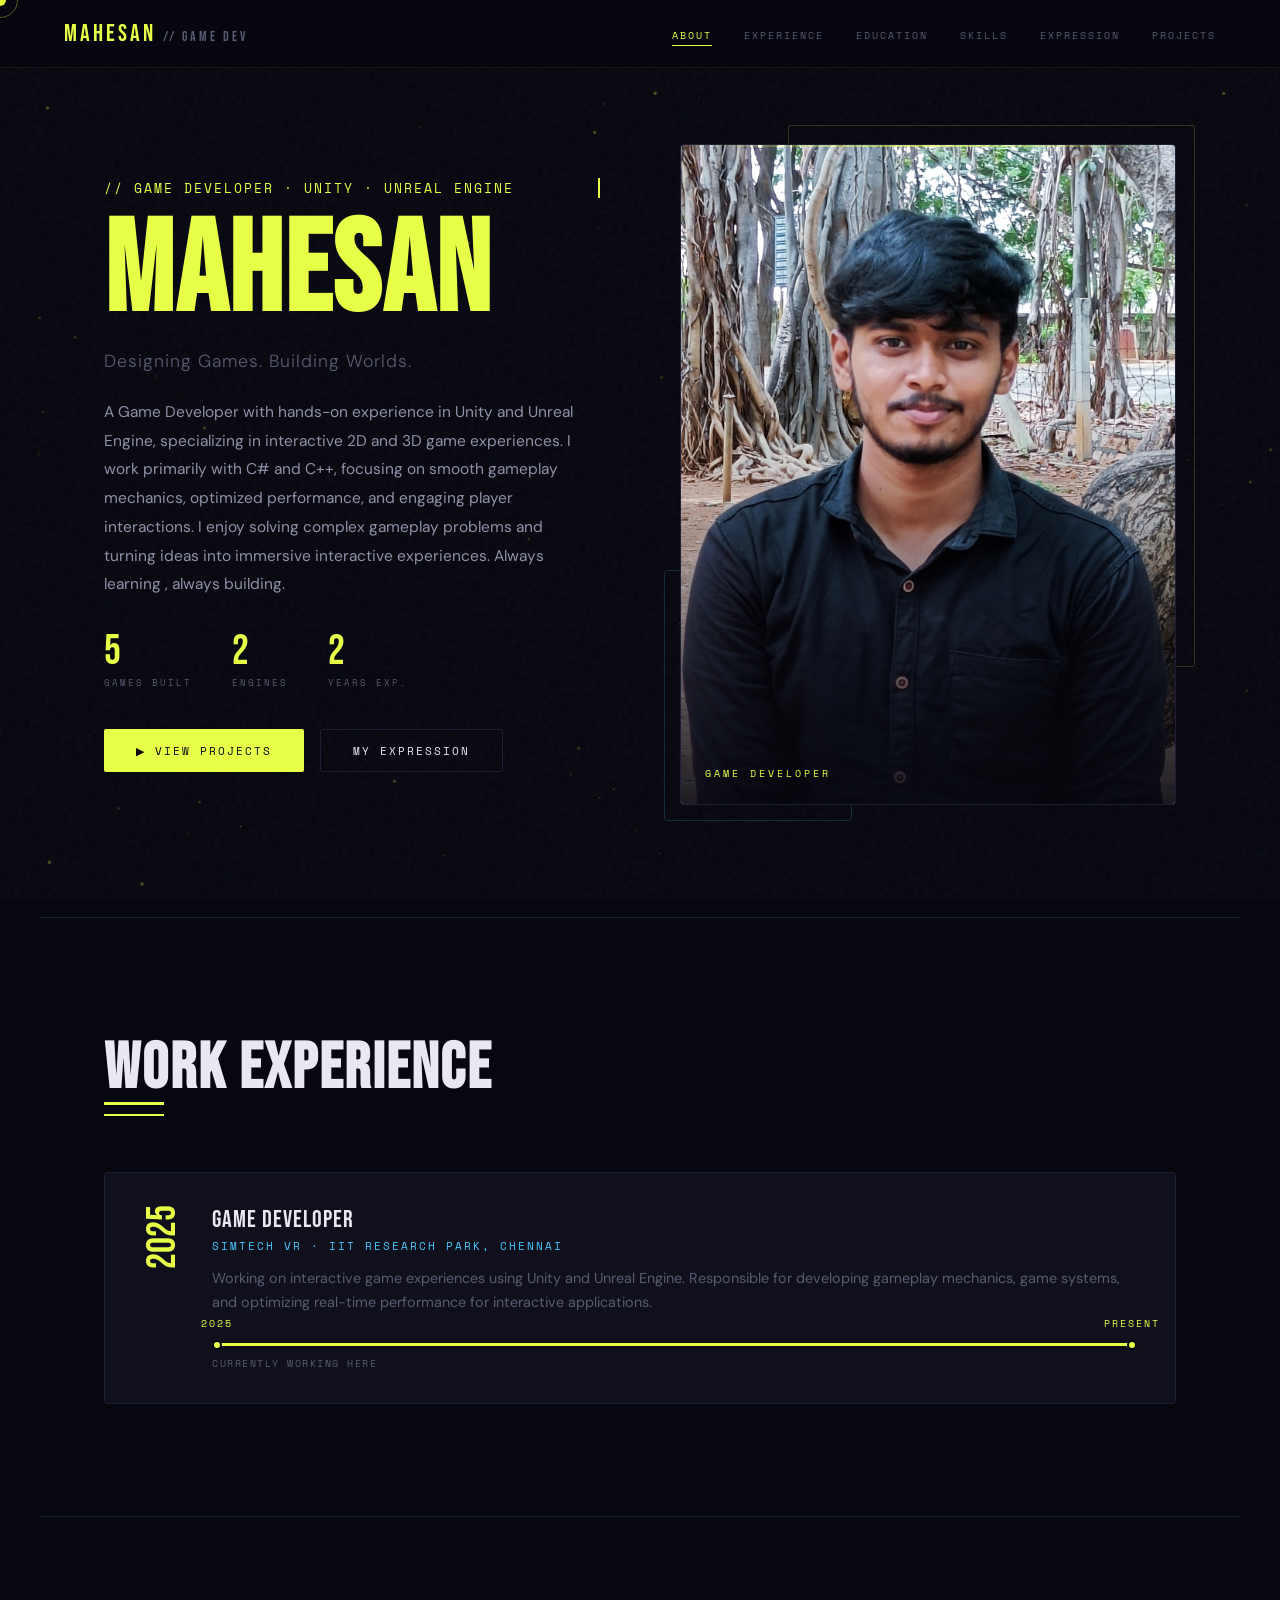
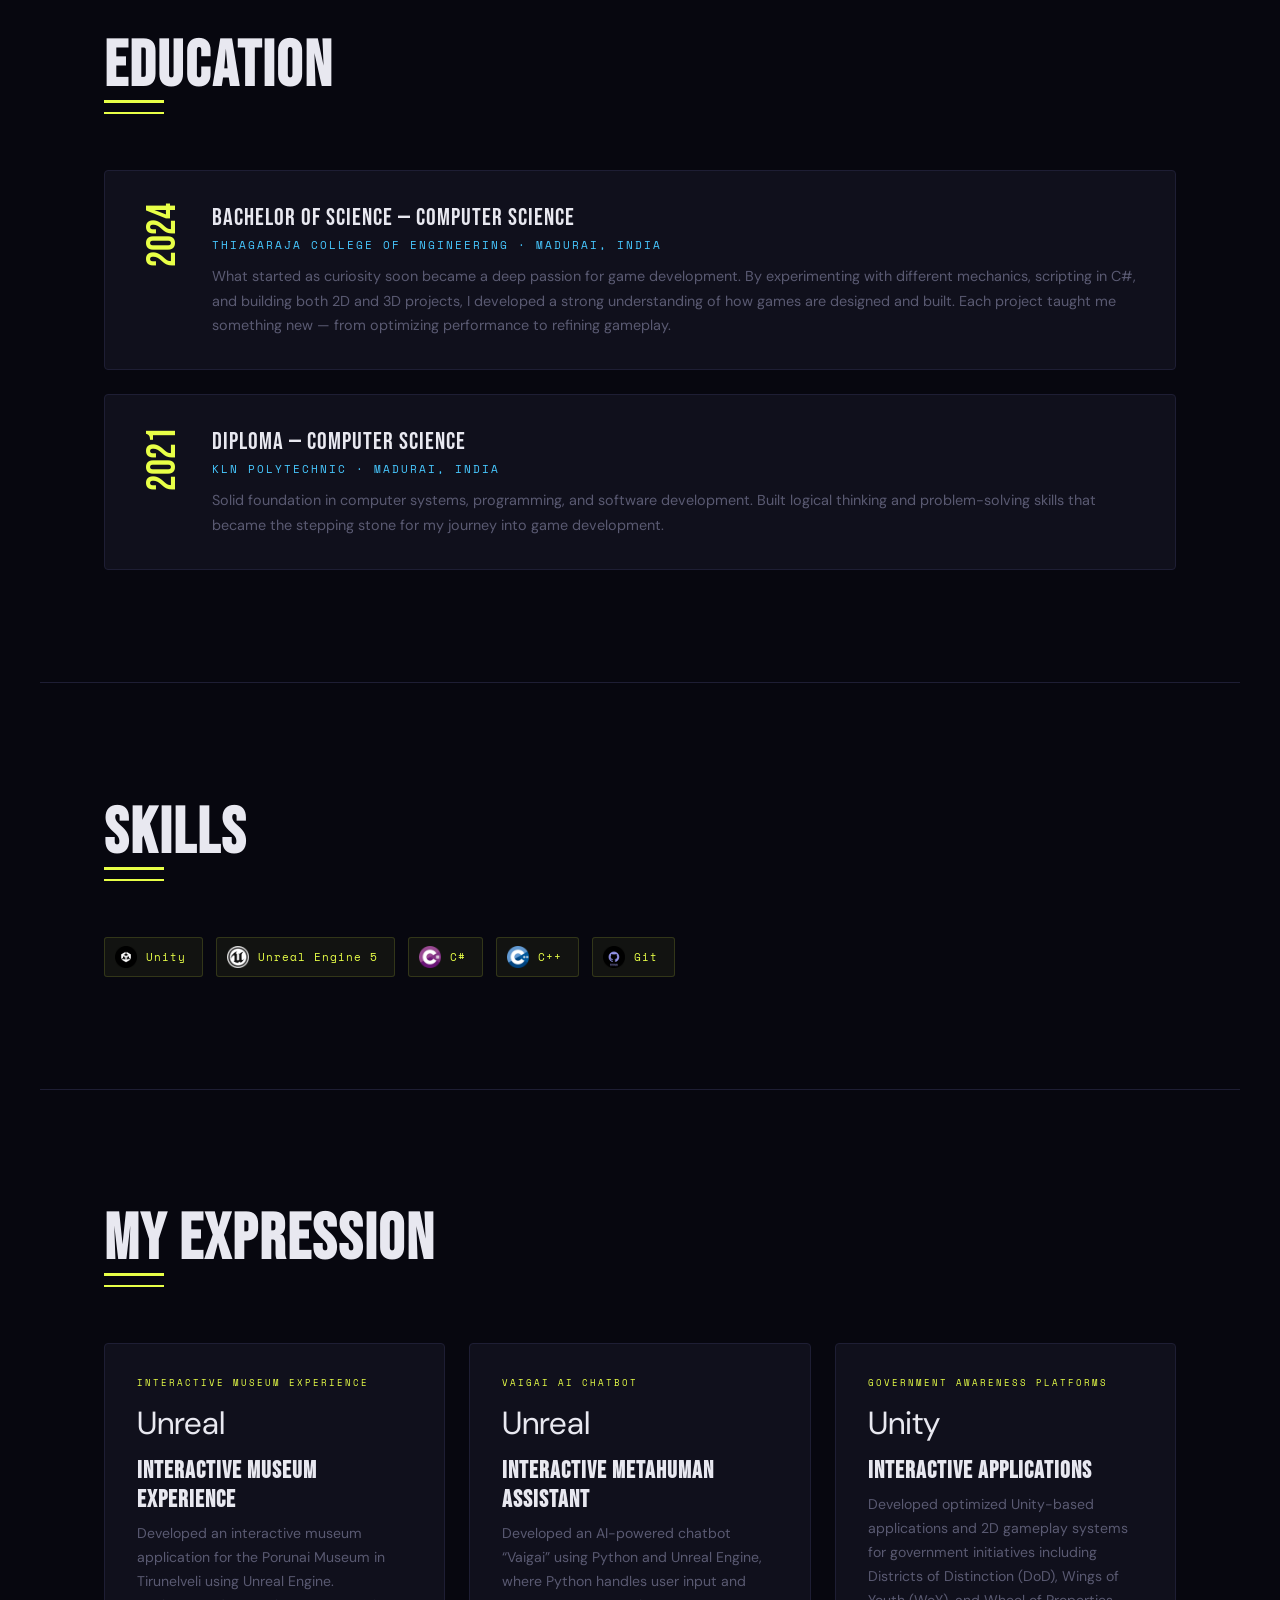
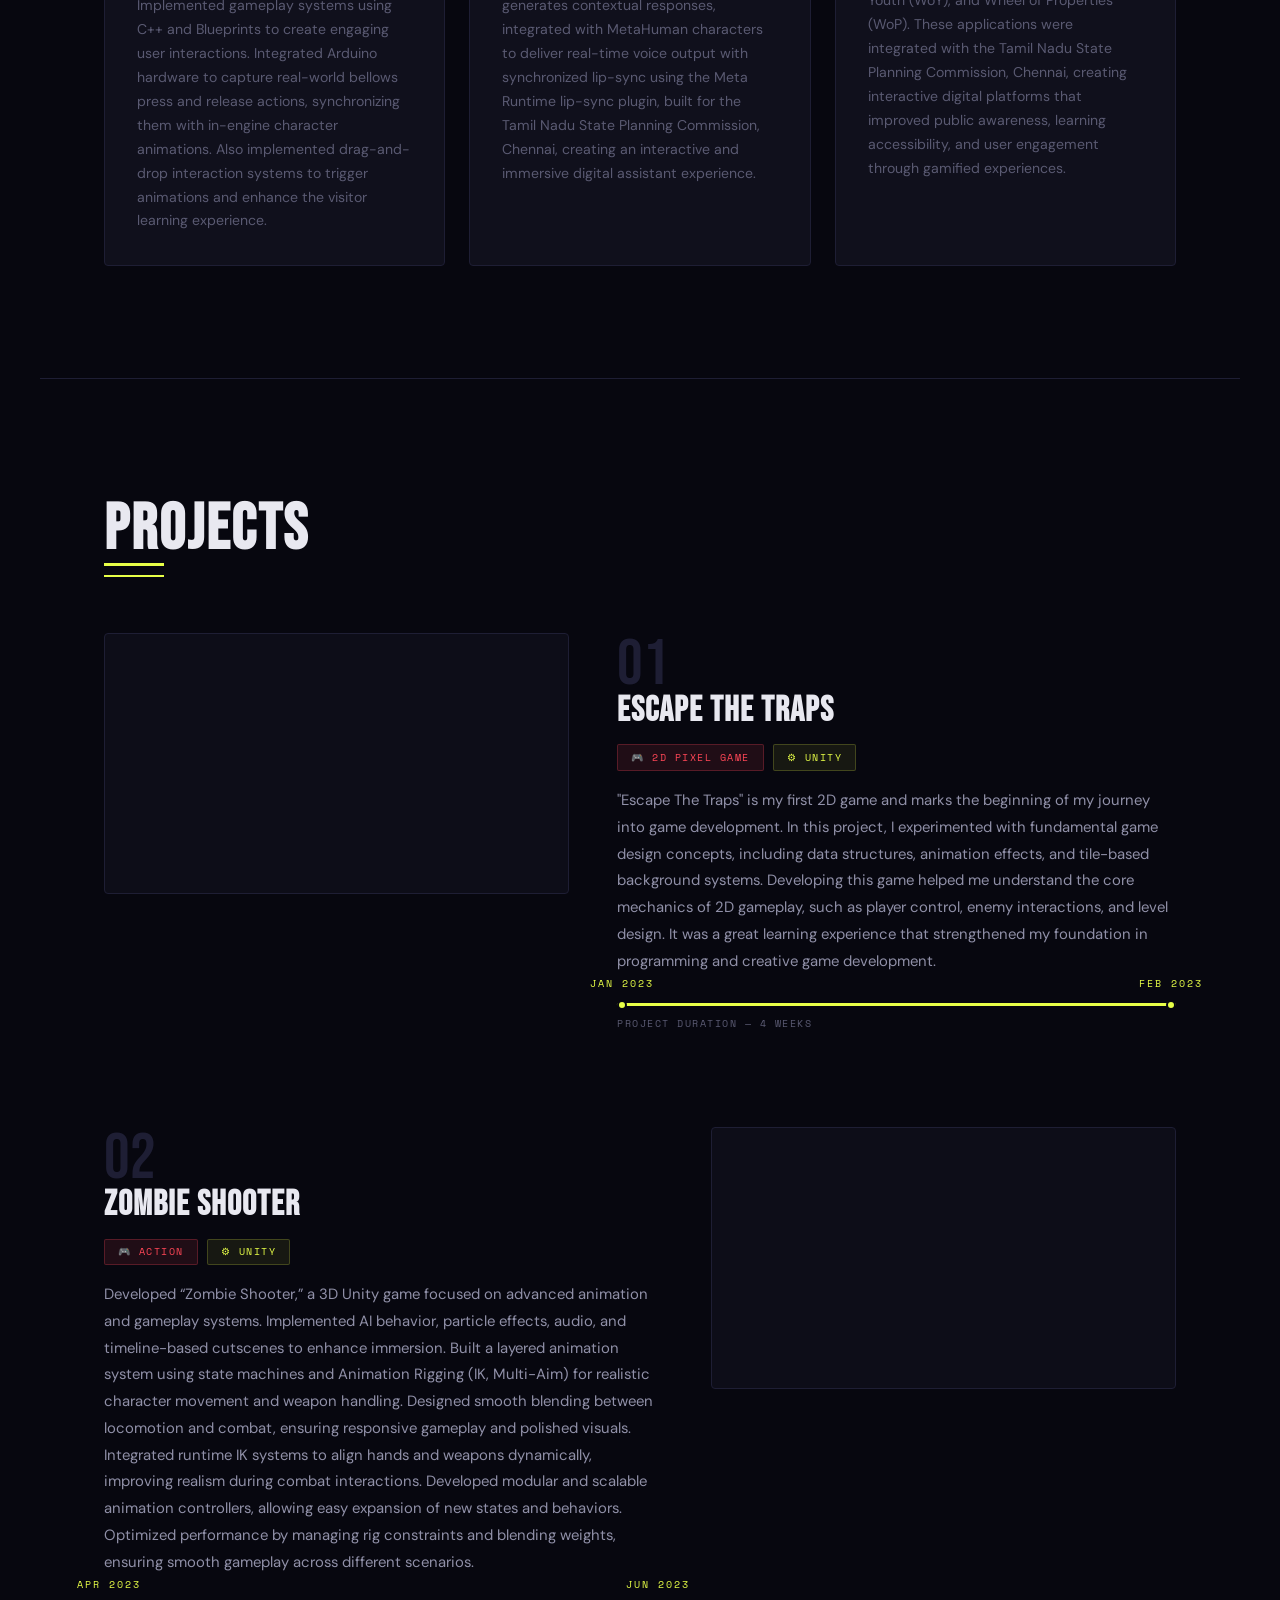
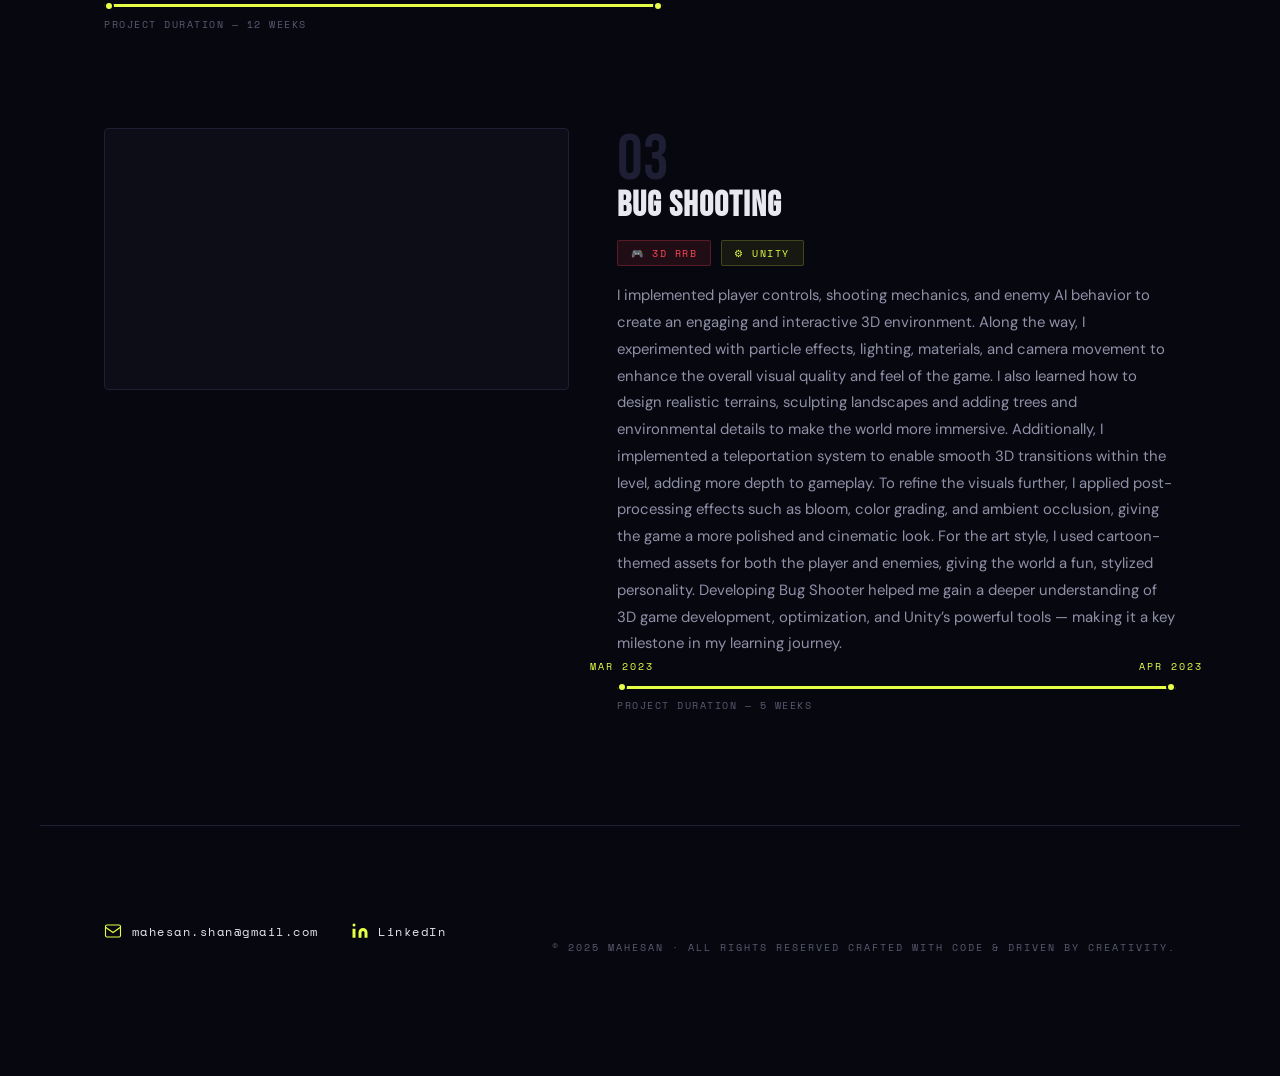
==== portfolio.html @ 4d304b73 "Initial commit" ====
<!doctype html>
<html lang="en">
  <head>
    <meta charset="UTF-8" />
    <meta name="viewport" content="width=device-width, initial-scale=1.0" />
    <title>Mahesan — Game Developer</title>
    <link
      href="https://fonts.googleapis.com/css2?family=Bebas+Neue&family=Space+Mono:wght@400;700&family=DM+Sans:wght@300;400;500&display=swap"
      rel="stylesheet"
    />
    <link rel="stylesheet" href="Portfolio.css" />
  </head>
  <body>
    <div id="cursor"></div>
    <div id="cursor-ring"></div>
    <canvas id="bg-canvas"></canvas>

    <!-- NAV -->
    <nav>
      <div class="nav-logo">
        MAHESAN
        <span style="color: var(--muted); font-size: 0.9rem">// GAME DEV</span>
      </div>
      <ul class="nav-links">
        <li><a href="#hero">About</a></li>
        <li><a href="#experience">Experience</a></li>
        <li><a href="#education">Education</a></li>
        <li><a href="#skills">Skills</a></li>
        <li><a href="#expression">Expression</a></li>
        <li><a href="#projects">Projects</a></li>
      </ul>
    </nav>

    <div class="wrapper">
      <!-- ===== HERO ===== -->
      <section id="hero">
        <div class="hero-text">
          <div class="typewriter">
            // Game Developer · Unity · Unreal Engine
          </div>
          <h1 class="hero-name"><span>Mahesan</span></h1>
          <p class="hero-title">Designing Games. Building Worlds.</p>
          <p class="hero-bio">
          A Game Developer with hands-on experience in Unity and Unreal Engine, 
          specializing in interactive 2D and 3D game experiences. 
          I work primarily with C# and C++, focusing on smooth gameplay mechanics, 
          optimized performance, and engaging player interactions. I enjoy solving complex gameplay
           problems and turning ideas into immersive interactive experiences. Always learning
           , always building.
          </p>
          <div class="hero-stats">
            <div class="stat">
              <div class="stat-num" data-count="5">2</div>
              <div class="stat-label">Games Built</div>
            </div>
            <div class="stat">
              <div class="stat-num" data-count="2">0</div>
              <div class="stat-label">Engines</div>
            </div>
            <div class="stat">
              <div class="stat-num" data-count="2">0</div>
              <div class="stat-label">Years Exp.</div>
            </div>
          </div>
          <div class="hero-btns">
            <a href="#projects" class="btn btn-primary"
              >&#9654; View Projects</a
            >
            <a href="#expression" class="btn btn-outline">My Expression</a>
          </div>
        </div>

        <div class="hero-photo-wrap">
          <div class="deco-box"></div>
          <div class="deco-box"></div>
          <div class="photo-card">
            <div class="scan-line"></div>
            <!-- Replace src with your own photo e.g. src="me.jpg" -->
            <img src="Index_page/Home Page Image/profile.jpg" alt="Mahesan" />
            <div class="photo-overlay">Game Developer</div>
          </div>
        </div>
      </section>

      <!-- ===== WORK EXPERIENCE ===== -->
      <section id="experience">
        <div class="section-header reveal">
          <h2 class="section-title">Work Experience</h2>
          <div class="section-line"></div>
        </div>
        <div class="edu-grid">
          <div class="edu-card reveal">
            <div class="edu-year">2025</div>
            <div>
              <div class="edu-degree">Game Developer</div>
              <div class="edu-school">
                Simtech VR · IIT Research Park, Chennai
              </div>
              <p class="edu-desc">
                Working on interactive game experiences using Unity and Unreal
                Engine. Responsible for developing gameplay mechanics, game
                systems, and optimizing real-time performance for interactive
                applications.
              </p>
              <div class="timeline-bar">
                <div class="timeline-bar-track">
                  <div class="timeline-bar-fill"></div>
                  <div class="timeline-bar-dot left">
                    <span class="timeline-bar-label">2025</span>
                  </div>
                  <div class="timeline-bar-dot right">
                    <span class="timeline-bar-label">Present</span>
                  </div>
                </div>
                <div class="timeline-bar-text">Currently Working Here</div>
              </div>
            </div>
          </div>
        </div>
      </section>

      <!-- ===== EDUCATION ===== -->
      <section id="education">
        <div class="section-header reveal">
          <h2 class="section-title">Education</h2>
          <div class="section-line"></div>
        </div>
        <div class="edu-grid">
          <div class="edu-card reveal">
            <div class="edu-year">2024</div>
            <div>
              <div class="edu-degree">
                Bachelor of Science — Computer Science
              </div>
              <div class="edu-school">
                Thiagaraja College of Engineering · Madurai, India
              </div>
              <p class="edu-desc">
                What started as curiosity soon became a deep passion for game
                development. By experimenting with different mechanics,
                scripting in C#, and building both 2D and 3D projects, I
                developed a strong understanding of how games are designed and
                built. Each project taught me something new — from optimizing
                performance to refining gameplay.
              </p>
            </div>
          </div>

          <div class="edu-card reveal">
            <div class="edu-year">2021</div>
            <div>
              <div class="edu-degree">Diploma — Computer Science</div>
              <div class="edu-school">KLN Polytechnic · Madurai, India</div>
              <p class="edu-desc">
                Solid foundation in computer systems, programming, and software
                development. Built logical thinking and problem-solving skills
                that became the stepping stone for my journey into game
                development.
              </p>
            </div>
          </div>
        </div>
      </section>

      <!-- ===== SKILLS ===== -->
      <section id="skills">
        <div class="section-header reveal">
          <h2 class="section-title">Skills</h2>
          <div class="section-line"></div>
        </div>

        <div class="reveal">
          <!-- <p class="skills-title">// Game Engines</p> -->
          <div class="skill-imgs">
            <div class="skill-badge">
              <img src="logo/Unity.png" alt="Unity" />Unity
            </div>
            <div class="skill-badge">
              <img src="logo/Unreal.png" alt="Unreal" />Unreal Engine 5
            </div>
            <div class="skill-badge">
              <img src="logo/CSharp.png" alt="C#" />C#
            </div>
            <div class="skill-badge">
              <img src="logo/Cpp.png" alt="C++" />C++
            </div>
            <div class="skill-badge">
              <img src="logo/GitHub.png" alt="Git" />Git
            </div>
          </div>
        </div>
      </section>

      <!-- ===== EXPRESSION ===== -->
      <section id="expression">
        <div class="section-header reveal">
          <h2 class="section-title">My Expression</h2>
          <div class="section-line"></div>
        </div>
        <div class="expr-grid">
          <div class="expr-card reveal">
            <p class="expr-tag">Interactive Museum Experience</p>
            <div class="expr-icon">Unreal</div>
            <h3 class="expr-title">Interactive Museum Experience</h3>
            <p class="expr-desc">
              Developed an interactive museum application for the Porunai Museum
              in Tirunelveli using Unreal Engine. Implemented gameplay systems
              using C++ and Blueprints to create engaging user interactions.
              Integrated Arduino hardware to capture real-world bellows press
              and release actions, synchronizing them with in-engine character
              animations. Also implemented drag-and-drop interaction systems to
              trigger animations and enhance the visitor learning experience.
            </p>
          </div>

          <div class="expr-card reveal">
            <p class="expr-tag">Vaigai AI Chatbot</p>
            <div class="expr-icon">Unreal</div>
            <h3 class="expr-title">Interactive MetaHuman Assistant</h3>
            <p class="expr-desc">
              Developed an AI-powered chatbot “Vaigai” using Python and Unreal
              Engine, where Python handles user input and generates contextual
              responses, integrated with MetaHuman characters to deliver
              real-time voice output with synchronized lip-sync using the Meta
              Runtime lip-sync plugin, built for the Tamil Nadu State Planning
              Commission, Chennai, creating an interactive and immersive digital
              assistant experience.
            </p>
          </div>

          <div class="expr-card reveal">
            <p class="expr-tag">Government Awareness Platforms</p>
            <div class="expr-icon">Unity</div>
            <h3 class="expr-title">Interactive Applications</h3>
            <p class="expr-desc">
              Developed optimized Unity-based applications and 2D gameplay
              systems for government initiatives including Districts of
              Distinction (DoD), Wings of Youth (WoY), and Wheel of Properties
              (WoP). These applications were integrated with the Tamil Nadu
              State Planning Commission, Chennai, creating interactive digital
              platforms that improved public awareness, learning accessibility,
              and user engagement through gamified experiences.
            </p>
          </div>
        </div>
      </section>

      <!-- ===== PROJECTS ===== -->
      <section id="projects">
        <div class="section-header reveal">
          <h2 class="section-title">Projects</h2>
          <div class="section-line"></div>
        </div>

        <div class="projects-list">
          <!-- PROJECT 1 -->
          <div class="project-item reveal">
            <div class="project-video-wrap">
              <video autoplay loop muted playsinline>
                <source
                  src="gameViedClips/EscapetheTraps.mp4"
                  type="video/mp4"
                />
              </video>
            </div>
            <div class="project-info">
              <div class="project-num">01</div>
              <h3 class="project-name">Escape The Traps</h3>
              <div class="project-meta">
                <span class="meta-chip chip-genre">🎮 2D Pixel Game</span>
                <span class="meta-chip chip-engine">⚙ Unity</span>
              </div>
              <p class="project-desc">
                "Escape The Traps" is my first 2D game and marks the beginning
                of my journey into game development. In this project, I
                experimented with fundamental game design concepts, including
                data structures, animation effects, and tile-based background
                systems. Developing this game helped me understand the core
                mechanics of 2D gameplay, such as player control, enemy
                interactions, and level design. It was a great learning
                experience that strengthened my foundation in programming and
                creative game development.
              </p>
              <div class="timeline-bar">
                <div class="timeline-bar-track">
                  <div class="timeline-bar-fill"></div>
                  <div class="timeline-bar-dot left">
                    <span class="timeline-bar-label">Jan 2023</span>
                  </div>
                  <div class="timeline-bar-dot right">
                    <span class="timeline-bar-label">Feb 2023</span>
                  </div>
                </div>
                <div class="timeline-bar-text">Project Duration — 4 Weeks</div>
              </div>
            </div>
          </div>

          <!-- PROJECT 2 -->
          <div class="project-item reveal">
            <div class="project-video-wrap">
              <video autoplay loop muted playsinline>
                <source
                  src="gameViedClips/ZombieShotter.mp4"
                  type="video/mp4"
                />
              </video>
            </div>
            <div class="project-info">
              <div class="project-num">02</div>
              <h3 class="project-name">Zombie Shooter</h3>
              <div class="project-meta">
                <span class="meta-chip chip-genre">🎮 Action</span>
                <span class="meta-chip chip-engine">⚙ Unity</span>
              </div>
              <p class="project-desc">
                Developed “Zombie Shooter,” a 3D Unity game focused on advanced
                animation and gameplay systems. Implemented AI behavior,
                particle effects, audio, and timeline-based cutscenes to enhance
                immersion. Built a layered animation system using state machines
                and Animation Rigging (IK, Multi-Aim) for realistic character
                movement and weapon handling. Designed smooth blending between
                locomotion and combat, ensuring responsive gameplay and polished
                visuals. Integrated runtime IK systems to align hands and
                weapons dynamically, improving realism during combat
                interactions. Developed modular and scalable animation
                controllers, allowing easy expansion of new states and
                behaviors. Optimized performance by managing rig constraints and
                blending weights, ensuring smooth gameplay across different
                scenarios.
              </p>
              <div class="timeline-bar">
                <div class="timeline-bar-track">
                  <div class="timeline-bar-fill"></div>
                  <div class="timeline-bar-dot left">
                    <span class="timeline-bar-label">Apr 2023</span>
                  </div>
                  <div class="timeline-bar-dot right">
                    <span class="timeline-bar-label">Jun 2023</span>
                  </div>
                </div>
                <div class="timeline-bar-text">Project Duration — 12 Weeks</div>
              </div>
            </div>
          </div>

          <!-- PROJECT 3 -->
          <div class="project-item reveal">
            <div class="project-video-wrap">
              <video autoplay loop muted playsinline>
                <source src="gameViedClips/BugShotter.mp4" type="video/mp4" />
              </video>
            </div>
            <div class="project-info">
              <div class="project-num">03</div>
              <h3 class="project-name">Bug shooting</h3>
              <div class="project-meta">
                <span class="meta-chip chip-genre">🎮 3D RRB</span>
                <span class="meta-chip chip-engine">⚙ Unity</span>
              </div>
              <p class="project-desc">
                I implemented player controls, shooting mechanics, and enemy AI
                behavior to create an engaging and interactive 3D environment.
                Along the way, I experimented with particle effects, lighting,
                materials, and camera movement to enhance the overall visual
                quality and feel of the game. I also learned how to design
                realistic terrains, sculpting landscapes and adding trees and
                environmental details to make the world more immersive.
                Additionally, I implemented a teleportation system to enable
                smooth 3D transitions within the level, adding more depth to
                gameplay. To refine the visuals further, I applied
                post-processing effects such as bloom, color grading, and
                ambient occlusion, giving the game a more polished and cinematic
                look. For the art style, I used cartoon-themed assets for both
                the player and enemies, giving the world a fun, stylized
                personality. Developing Bug Shooter helped me gain a deeper
                understanding of 3D game development, optimization, and Unity’s
                powerful tools — making it a key milestone in my learning
                journey.
              </p>
              <div class="timeline-bar">
                <div class="timeline-bar-track">
                  <div class="timeline-bar-fill"></div>
                  <div class="timeline-bar-dot left">
                    <span class="timeline-bar-label">Mar 2023</span>
                  </div>
                  <div class="timeline-bar-dot right">
                    <span class="timeline-bar-label">Apr 2023</span>
                  </div>
                </div>
                <div class="timeline-bar-text">Project Duration — 5 Weeks</div>
              </div>
            </div>
          </div>
        </div>
      </section>

      <!-- ===== FOOTER ===== -->
      <footer>
        <div class="footer-top">
          <!-- <div class="footer-logo">
            MAHESAN
            <span style="color: var(--muted); font-size: 0.9rem"
              >// GAME DEV</span
            >
          </div>
          <p class="footer-tagline">Designing Games. Building Worlds.</p>
        </div> -->

        <div class="footer-contact">
          <!-- <p class="footer-contact-title">// Get In Touch</p> -->
          <div class="footer-links">
            <a href="mailto:your@email.com" class="footer-link">
              <svg
                viewBox="0 0 24 24"
                fill="none"
                stroke="currentColor"
                stroke-width="1.5"
              >
                <rect x="2" y="4" width="20" height="16" rx="2" />
                <path d="M2 7l10 7 10-7" />
              </svg>
              mahesan.shan@gmail.com
            </a>
            <a
              href="https://www.linkedin.com/in/mahesan-s"
              target="_blank"
              class="footer-link"
            >
              <svg viewBox="0 0 24 24" fill="currentColor">
                <path
                  d="M16 8a6 6 0 016 6v7h-4v-7a2 2 0 00-2-2 2 2 0 00-2 2v7h-4v-7a6 6 0 016-6zM2 9h4v12H2z"
                />
                <circle cx="4" cy="4" r="2" />
              </svg>
              LinkedIn
            </a>
          </div>
        </div>

        <div class="footer-bottom">
          <p>© 2025 Mahesan · All rights reserved</p>
          <p>Crafted with code &amp; driven by creativity.</p>
        </div>
      </footer>
    </div>

    <script>
      /* CURSOR */
      const cur = document.getElementById("cursor"),
        ring = document.getElementById("cursor-ring");
      let mx = 0,
        my = 0,
        rx = 0,
        ry = 0;
      document.addEventListener("mousemove", (e) => {
        mx = e.clientX;
        my = e.clientY;
      });
      (function loop() {
        rx += (mx - rx) * 0.16;
        ry += (my - ry) * 0.16;
        cur.style.left = mx + "px";
        cur.style.top = my + "px";
        ring.style.left = rx + "px";
        ring.style.top = ry + "px";
        requestAnimationFrame(loop);
      })();
      document
        .querySelectorAll(
          "a,.btn,.skill-badge,.expr-card,.edu-card,.project-video-wrap",
        )
        .forEach((el) => {
          el.addEventListener("mouseenter", () => {
            cur.style.width = "20px";
            cur.style.height = "20px";
            ring.style.width = "56px";
            ring.style.height = "56px";
          });
          el.addEventListener("mouseleave", () => {
            cur.style.width = "12px";
            cur.style.height = "12px";
            ring.style.width = "36px";
            ring.style.height = "36px";
          });
        });

      /* PARTICLES */
      (function () {
        const c = document.getElementById("bg-canvas"),
          ctx = c.getContext("2d");
        let W, H;
        function resize() {
          W = c.width = window.innerWidth;
          H = c.height = window.innerHeight;
        }
        resize();
        window.addEventListener("resize", resize);
        const pts = [];
        for (let i = 0; i < 90; i++)
          pts.push({
            x: Math.random() * window.innerWidth,
            y: Math.random() * window.innerHeight,
            vx: (Math.random() - 0.5) * 0.3,
            vy: (Math.random() - 0.5) * 0.3,
            r: Math.random() * 1.4 + 0.4,
            a: Math.random() * 0.5 + 0.15,
          });
        function draw() {
          ctx.clearRect(0, 0, W, H);
          for (let i = 0; i < pts.length; i++)
            for (let j = i + 1; j < pts.length; j++) {
              const dx = pts[i].x - pts[j].x,
                dy = pts[i].y - pts[j].y,
                d = Math.sqrt(dx * dx + dy * dy);
              if (d < 130) {
                ctx.beginPath();
                ctx.moveTo(pts[i].x, pts[i].y);
                ctx.lineTo(pts[j].x, pts[j].y);
                ctx.strokeStyle = `rgba(232,255,71,${(1 - d / 130) * 0.1})`;
                ctx.lineWidth = 0.5;
                ctx.stroke();
              }
            }
          pts.forEach((p) => {
            ctx.beginPath();
            ctx.arc(p.x, p.y, p.r, 0, Math.PI * 2);
            ctx.fillStyle = `rgba(232,255,71,${p.a})`;
            ctx.fill();
            p.x += p.vx;
            p.y += p.vy;
            if (p.x < 0 || p.x > W) p.vx *= -1;
            if (p.y < 0 || p.y > H) p.vy *= -1;
          });
          requestAnimationFrame(draw);
        }
        draw();
      })();

      /* SCROLL REVEAL */
      const obs = new IntersectionObserver(
        (entries) => {
          entries.forEach((e, i) => {
            if (e.isIntersecting) {
              e.target.style.transitionDelay = (i % 4) * 0.1 + "s";
              e.target.classList.add("visible");
            }
          });
        },
        { threshold: 0.1 },
      );
      document.querySelectorAll(".reveal").forEach((el) => obs.observe(el));

      /* COUNT UP */
      function countUp(el, target, dur = 1400) {
        let start = null;
        function step(ts) {
          if (!start) start = ts;
          const p = Math.min((ts - start) / dur, 1);
          el.textContent = Math.floor(p * target);
          if (p < 1) requestAnimationFrame(step);
          else el.textContent = target;
        }
        requestAnimationFrame(step);
      }
      const sObs = new IntersectionObserver(
        (e) => {
          e.forEach((x) => {
            if (x.isIntersecting) {
              document
                .querySelectorAll("[data-count]")
                .forEach((el) => countUp(el, +el.dataset.count));
              sObs.disconnect();
            }
          });
        },
        { threshold: 0.4 },
      );
      const sEl = document.querySelector(".hero-stats");
      if (sEl) sObs.observe(sEl);

      /* ACTIVE NAV */
      const secs = document.querySelectorAll("section[id]"),
        navAs = document.querySelectorAll(".nav-links a");
      window.addEventListener(
        "scroll",
        () => {
          let cur = "";
          secs.forEach((s) => {
            if (window.scrollY >= s.offsetTop - 180) cur = s.id;
          });
          navAs.forEach((a) => {
            a.classList.toggle("active", a.getAttribute("href") === "#" + cur);
          });
        },
        { passive: true },
      );

      /* PARALLAX */
      window.addEventListener(
        "scroll",
        () => {
          const el = document.querySelector(".hero-photo-wrap");
          if (el) el.style.transform = `translateY(${window.scrollY * 0.07}px)`;
        },
        { passive: true },
      );
    </script>
  </body>
</html>
---- Portfolio.css ----
:root {
      --bg: #07070f;
      --surface: #10101c;
      --accent: #e8ff47;
      --accent2: #ff4757;
      --accent3: #47c8ff;
      --text: #e8e8f0;
      --muted: #5a5a72;
      --border: #1e1e34;
    }
    *, *::before, *::after { box-sizing: border-box; margin: 0; padding: 0; }
    html { scroll-behavior: smooth; }
    body { background: var(--bg); color: var(--text); font-family: 'DM Sans', sans-serif; overflow-x: hidden; cursor: none; }

    /* CURSOR */
    #cursor { position: fixed; width: 12px; height: 12px; background: var(--accent); border-radius: 50%; pointer-events: none; z-index: 9999; transform: translate(-50%,-50%); transition: width .2s, height .2s; mix-blend-mode: difference; }
    #cursor-ring { position: fixed; width: 36px; height: 36px; border: 1px solid rgba(232,255,71,.35); border-radius: 50%; pointer-events: none; z-index: 9998; transform: translate(-50%,-50%); transition: width .25s, height .25s; }

    /* SCROLLBAR */
    ::-webkit-scrollbar { width: 3px; }
    ::-webkit-scrollbar-track { background: var(--bg); }
    ::-webkit-scrollbar-thumb { background: var(--accent); }

    /* GRAIN */
    body::before { content: ''; position: fixed; inset: 0; z-index: 1; pointer-events: none; background-image: url("data:image/svg+xml,%3Csvg viewBox='0 0 200 200' xmlns='http://www.w3.org/2000/svg'%3E%3Cfilter id='n'%3E%3CfeTurbulence type='fractalNoise' baseFrequency='0.85' numOctaves='4' stitchTiles='stitch'/%3E%3C/filter%3E%3Crect width='100%25' height='100%25' filter='url(%23n)'/%3E%3C/svg%3E"); opacity: .04; }

    #bg-canvas { position: fixed; inset: 0; z-index: 0; pointer-events: none; opacity: .45; }

    /* NAV */
    nav { position: fixed; top: 0; left: 0; right: 0; z-index: 200; display: flex; align-items: center; justify-content: space-between; padding: 1.2rem 4rem; background: rgba(7,7,15,.8); backdrop-filter: blur(20px); border-bottom: 1px solid rgba(232,255,71,.07); animation: slideDown .8s ease forwards; }
    @keyframes slideDown { from { transform: translateY(-100%); opacity: 0; } to { transform: translateY(0); opacity: 1; } }
    .nav-logo { font-family: 'Bebas Neue', sans-serif; font-size: 1.5rem; letter-spacing: 3px; color: var(--accent); }
    .nav-links { display: flex; gap: 2rem; list-style: none; }
    .nav-links a { font-family: 'Space Mono', monospace; font-size: .65rem; letter-spacing: 2px; text-transform: uppercase; color: var(--muted); text-decoration: none; position: relative; padding-bottom: 3px; transition: color .2s; }
    .nav-links a::after { content: ''; position: absolute; left: 0; bottom: 0; width: 0; height: 1px; background: var(--accent); transition: width .3s; }
    .nav-links a:hover, .nav-links a.active { color: var(--accent); }
    .nav-links a:hover::after, .nav-links a.active::after { width: 100%; }

    /* WRAPPER */
    .wrapper { position: relative; z-index: 10; }
    section { padding: 7rem 4rem; max-width: 1200px; margin: 0 auto; }

    /* REVEAL */
    .reveal { opacity: 0; transform: translateY(40px); transition: opacity .85s ease, transform .85s ease; }
    .reveal.visible { opacity: 1; transform: translateY(0); }

    /* ===== HERO ===== */
    #hero { min-height: 100vh; display: grid; grid-template-columns: 1fr 1fr; gap: 5rem; align-items: center; padding-top: 9rem; }

    .typewriter { font-family: 'Space Mono', monospace; font-size: .82rem; color: var(--accent); letter-spacing: 2px; text-transform: uppercase; overflow: hidden; white-space: nowrap; border-right: 2px solid var(--accent); width: 0; animation: typing 2.4s steps(35,end) .6s forwards, blink .75s step-end infinite; }
    @keyframes typing { to { width: 100%; } }
    @keyframes blink { 50% { border-color: transparent; } }

    .hero-name { font-family: 'Bebas Neue', sans-serif; font-size: clamp(5rem, 10vw, 8rem); line-height: .92; letter-spacing: 2px; margin-top: 1rem; color: var(--text); animation: fadeUp .8s ease .8s both; }
    .hero-name span { color: var(--accent); }

    .hero-title { margin-top: 1.2rem; font-size: 1.1rem; color: var(--muted); font-weight: 300; letter-spacing: 1px; animation: fadeUp .7s ease 1s both; }
    .hero-bio { margin-top: 1.6rem; font-size: .97rem; line-height: 1.85; color: #9090a8; max-width: 490px; animation: fadeUp .7s ease 1.1s both; }

    .hero-stats { display: flex; gap: 2.5rem; margin-top: 2rem; animation: fadeUp .7s ease 1.2s both; }
    .stat-num { font-family: 'Bebas Neue', sans-serif; font-size: 2.6rem; color: var(--accent); line-height: 1; }
    .stat-label { font-family: 'Space Mono', monospace; font-size: .56rem; letter-spacing: 2px; text-transform: uppercase; color: var(--muted); margin-top: .2rem; }

    .hero-btns { margin-top: 2.5rem; display: flex; gap: 1rem; flex-wrap: wrap; animation: fadeUp .7s ease 1.3s both; }
    .btn { display: inline-flex; align-items: center; gap: .5rem; padding: .75rem 2rem; font-family: 'Space Mono', monospace; font-size: .7rem; letter-spacing: 2px; text-transform: uppercase; text-decoration: none; border-radius: 2px; transition: all .25s; cursor: none; border: none; position: relative; overflow: hidden; }
    .btn::before { content: ''; position: absolute; top: 0; left: -100%; width: 100%; height: 100%; background: rgba(255,255,255,.1); transition: left .3s; }
    .btn:hover::before { left: 0; }
    .btn-primary { background: var(--accent); color: #07070f; }
    .btn-primary:hover { background: #fff; transform: translateY(-2px); box-shadow: 0 12px 32px rgba(232,255,71,.3); }
    .btn-outline { background: transparent; color: var(--text); border: 1px solid var(--border); }
    .btn-outline:hover { border-color: var(--accent); color: var(--accent); transform: translateY(-2px); }

    /* PHOTO */
    .hero-photo-wrap { position: relative; animation: fadeUp .9s ease .4s both; }
    .deco-box { position: absolute; border: 1px solid var(--accent); border-radius: 3px; opacity: .18; animation: floatBox 4s ease-in-out infinite; }
    .deco-box:nth-child(1) { width: 82%; height: 82%; top: -1.2rem; right: -1.2rem; }
    .deco-box:nth-child(2) { width: 38%; height: 38%; bottom: -1rem; left: -1rem; animation-delay: 1.8s; border-color: var(--accent3); }
    @keyframes floatBox { 0%,100% { transform: translate(0,0); } 50% { transform: translate(5px,-7px); } }
    .photo-card { position: relative; border-radius: 4px; overflow: hidden; aspect-ratio: 3/4; background: var(--surface); border: 1px solid var(--border); }
    .photo-card img { width: 100%; height: 100%; object-fit: cover; display: block; filter: grayscale(20%) contrast(1.05); transition: filter .5s, transform .5s; }
    .photo-card:hover img { filter: grayscale(0%); transform: scale(1.04); }
    .photo-card::after { content: ''; position: absolute; inset: 0; background: linear-gradient(to top, rgba(7,7,15,.9) 0%, transparent 55%); }
    .photo-overlay { position: absolute; bottom: 1.5rem; left: 1.5rem; z-index: 2; font-family: 'Space Mono', monospace; font-size: .6rem; letter-spacing: 3px; color: var(--accent); text-transform: uppercase; }
    .scan-line { position: absolute; left: 0; right: 0; height: 2px; background: linear-gradient(90deg, transparent, rgba(232,255,71,.6), transparent); z-index: 3; animation: scan 3s linear infinite; }
    @keyframes scan { from { top: 0; } to { top: 100%; } }

    /* ===== SECTION HEADER ===== */
    .section-header { margin-bottom: 3.5rem; }
    .section-num { font-family: 'Space Mono', monospace; font-size: .62rem; letter-spacing: 4px; color: var(--accent); text-transform: uppercase; }
    .section-title { font-family: 'Bebas Neue', sans-serif; font-size: clamp(2.5rem,5vw,4.5rem); letter-spacing: 2px; line-height: 1; margin-top: .4rem; position: relative; display: inline-block; }
    .section-title::after { content: ''; position: absolute; left: 0; bottom: -4px; width: 0; height: 3px; background: var(--accent); transition: width .7s ease .2s; }
    .reveal.visible .section-title::after { width: 60px; }
    .section-line { width: 60px; height: 2px; background: var(--accent); margin-top: .8rem; }

    /* ===== EXPERIENCE ===== */
    #experience { border-top: 1px solid var(--border); }
    .edu-grid { display: grid; gap: 1.5rem; }
    .edu-card { background: var(--surface); border: 1px solid var(--border); border-radius: 4px; padding: 2rem 2.4rem; display: grid; grid-template-columns: auto 1fr; gap: 1.8rem; align-items: start; position: relative; overflow: hidden; transition: border-color .3s, transform .3s; }
    .edu-card::before { content: ''; position: absolute; top: 0; left: 0; width: 3px; height: 0; background: var(--accent); transition: height .5s ease; }
    .edu-card:hover { border-color: rgba(232,255,71,.3); transform: translateX(6px); }
    .edu-card:hover::before { height: 100%; }
    .edu-year { font-family: 'Bebas Neue', sans-serif; font-size: 2.5rem; color: var(--accent); line-height: 1; writing-mode: vertical-rl; transform: rotate(180deg); }
    .edu-degree { font-family: 'Bebas Neue', sans-serif; font-size: 1.5rem; letter-spacing: 1px; }
    .edu-school { font-family: 'Space Mono', monospace; font-size: .68rem; color: var(--accent3); letter-spacing: 2px; margin-top: .3rem; text-transform: uppercase; }
    .edu-desc { color: var(--muted); font-size: .9rem; line-height: 1.7; margin-top: .7rem; }

    /* ===== EDUCATION ===== */
    #education { border-top: 1px solid var(--border); }

    /* ===== SKILLS ===== */
    #skills { border-top: 1px solid var(--border); }
    .skills-title { font-family: 'Space Mono', monospace; font-size: .65rem; letter-spacing: 3px; color: var(--muted); text-transform: uppercase; margin: 1.2rem 0 .8rem; }
    .skill-imgs { display: flex; flex-wrap: wrap; gap: .8rem; }
    .skill-badge { display: flex; align-items: center; gap: .6rem; background: rgba(232,255,71,.05); border: 1px solid rgba(232,255,71,.15); border-radius: 3px; padding: .5rem 1rem .5rem .6rem; font-family: 'Space Mono', monospace; font-size: .68rem; letter-spacing: 1px; color: var(--accent); transition: all .25s; cursor: none; }
    .skill-badge:hover { background: rgba(232,255,71,.14); transform: translateY(-3px); box-shadow: 0 6px 20px rgba(232,255,71,.15); }
    .skill-badge img { width: 22px; height: 22px; object-fit: contain; border-radius: 2px; }

    /* ===== EXPRESSION ===== */
    #expression { border-top: 1px solid var(--border); }
    .expr-grid { display: grid; grid-template-columns: repeat(auto-fill, minmax(310px,1fr)); gap: 1.5rem; }
    .expr-card { background: var(--surface); border: 1px solid var(--border); border-radius: 4px; overflow: hidden; transition: border-color .3s, transform .3s; position: relative; padding: 2rem; }
    .expr-card::before { content: ''; position: absolute; top: 0; left: 0; width: 3px; height: 0; background: var(--accent); transition: height .4s; }
    .expr-card:hover { border-color: rgba(232,255,71,.35); transform: translateY(-6px); }
    .expr-card:hover::before { height: 100%; }
    .expr-tag { font-family: 'Space Mono', monospace; font-size: .58rem; letter-spacing: 2px; color: var(--accent); text-transform: uppercase; }
    .expr-icon { font-size: 2rem; margin: .8rem 0; }
    .expr-title { font-family: 'Bebas Neue', sans-serif; font-size: 1.5rem; letter-spacing: 1px; margin-top: .4rem; }
    .expr-desc { color: var(--muted); font-size: .88rem; line-height: 1.7; margin-top: .5rem; }

    /* ===== PROJECTS ===== */
    #projects { border-top: 1px solid var(--border); }
    .projects-list { display: grid; gap: 6rem; }
    .project-item { display: grid; grid-template-columns: 1fr 1.2fr; gap: 3rem; align-items: start; }
    .project-item:nth-child(even) { direction: rtl; }
    .project-item:nth-child(even) > * { direction: ltr; }

    .project-video-wrap { position: relative; border-radius: 4px; overflow: hidden; background: #0d0d18; border: 1px solid var(--border); aspect-ratio: 16/9; transition: border-color .3s, box-shadow .3s; }
    .project-video-wrap:hover { border-color: rgba(232,255,71,.3); box-shadow: 0 0 50px rgba(232,255,71,.08); }
    .project-video-wrap video, .project-video-wrap iframe { width: 100%; height: 100%; object-fit: cover; display: block; }

    .project-num { font-family: 'Bebas Neue', sans-serif; font-size: 4rem; color: var(--border); line-height: 1; }
    .project-name { font-family: 'Bebas Neue', sans-serif; font-size: 2.2rem; letter-spacing: 1px; margin-top: -.5rem; }
    .project-meta { display: flex; flex-wrap: wrap; gap: .6rem; margin-top: .8rem; }
    .meta-chip { font-family: 'Space Mono', monospace; font-size: .62rem; letter-spacing: 1.5px; text-transform: uppercase; padding: .3rem .8rem; border-radius: 2px; transition: transform .2s; }
    .meta-chip:hover { transform: translateY(-2px); }
    .chip-genre { background: rgba(255,71,87,.1); color: var(--accent2); border: 1px solid rgba(255,71,87,.25); }
    .chip-engine { background: rgba(232,255,71,.07); color: var(--accent); border: 1px solid rgba(232,255,71,.2); }
    .project-desc { margin-top: 1rem; color: #9090a8; font-size: .93rem; line-height: 1.8; }

    /* TIMELINE BAR */
    .timeline-bar { margin-top: 1.6rem; }
    .timeline-bar-track { position: relative; height: 3px; background: var(--border); border-radius: 99px; margin: 1.8rem 0 .6rem; }
    .timeline-bar-fill { position: absolute; left: 0; top: 0; height: 100%; width: 0; background: var(--accent); border-radius: 99px; transition: width 1.4s ease .3s; }
    .reveal.visible .timeline-bar-fill { width: 100%; }
    .timeline-bar-dot { position: absolute; top: 50%; transform: translateY(-50%); width: 10px; height: 10px; background: var(--accent); border: 2px solid var(--bg); border-radius: 50%; }
    .timeline-bar-dot.left { left: 0; }
    .timeline-bar-dot.right { right: 0; }
    .timeline-bar-label { position: absolute; top: -1.6rem; left: 50%; transform: translateX(-50%); font-family: 'Space Mono', monospace; font-size: .6rem; letter-spacing: 2px; color: var(--accent); text-transform: uppercase; white-space: nowrap; }
    .timeline-bar-text { font-family: 'Space Mono', monospace; font-size: .62rem; letter-spacing: 1.5px; color: var(--muted); text-transform: uppercase; margin-top: .5rem; }

    /* ===== FOOTER ===== */
    footer { border-top: 1px solid var(--border); padding: 4rem 4rem 2rem; max-width: 1200px; margin: 0 auto; position: relative; z-index: 10; }
    .footer-top { display: flex; justify-content: space-between; align-items: center; margin-bottom: 2.5rem; }
    .footer-logo { font-family: 'Bebas Neue', sans-serif; font-size: 1.4rem; letter-spacing: 3px; color: var(--accent); }
    .footer-tagline { font-family: 'Space Mono', monospace; font-size: .65rem; letter-spacing: 2px; color: var(--muted); text-transform: uppercase; }
    .footer-contact { padding: 2rem 0; margin-bottom: 2rem; }
    .footer-contact-title { font-family: 'Space Mono', monospace; font-size: .62rem; letter-spacing: 3px; color: var(--accent); text-transform: uppercase; margin-bottom: 1.2rem; }
    .footer-links { display: flex; gap: 2rem; flex-wrap: wrap; }
    .footer-link { display: flex; align-items: center; gap: .6rem; font-family: 'Space Mono', monospace; font-size: .75rem; letter-spacing: 1.5px; color: var(--text); text-decoration: none; transition: color .2s, transform .2s; }
    .footer-link svg { width: 18px; height: 18px; color: var(--accent); flex-shrink: 0; }
    .footer-link:hover { color: var(--accent); transform: translateX(4px); }
    .footer-bottom { display: flex; justify-content: space-between; align-items: center; flex-wrap: wrap; gap: .5rem; }
    .footer-bottom p { font-family: 'Space Mono', monospace; font-size: .6rem; letter-spacing: 2px; color: var(--muted); text-transform: uppercase; }

    @keyframes fadeUp { from { opacity: 0; transform: translateY(30px); } to { opacity: 1; transform: translateY(0); } }

    @media (max-width: 820px) {
      body { cursor: auto; }
      #cursor, #cursor-ring { display: none; }
      nav { padding: 1rem 1.5rem; }
      .nav-links { display: none; }
      section { padding: 5rem 1.5rem; }
      #hero { grid-template-columns: 1fr; padding-top: 7rem; gap: 3rem; }
      .hero-photo-wrap { order: -1; max-width: 280px; margin: 0 auto; }
      .project-item, .project-item:nth-child(even) { grid-template-columns: 1fr; direction: ltr; }
      footer { padding: 3rem 1.5rem 2rem; }
      .footer-top, .footer-bottom { flex-direction: column; gap: 1rem; text-align: center; }
    }
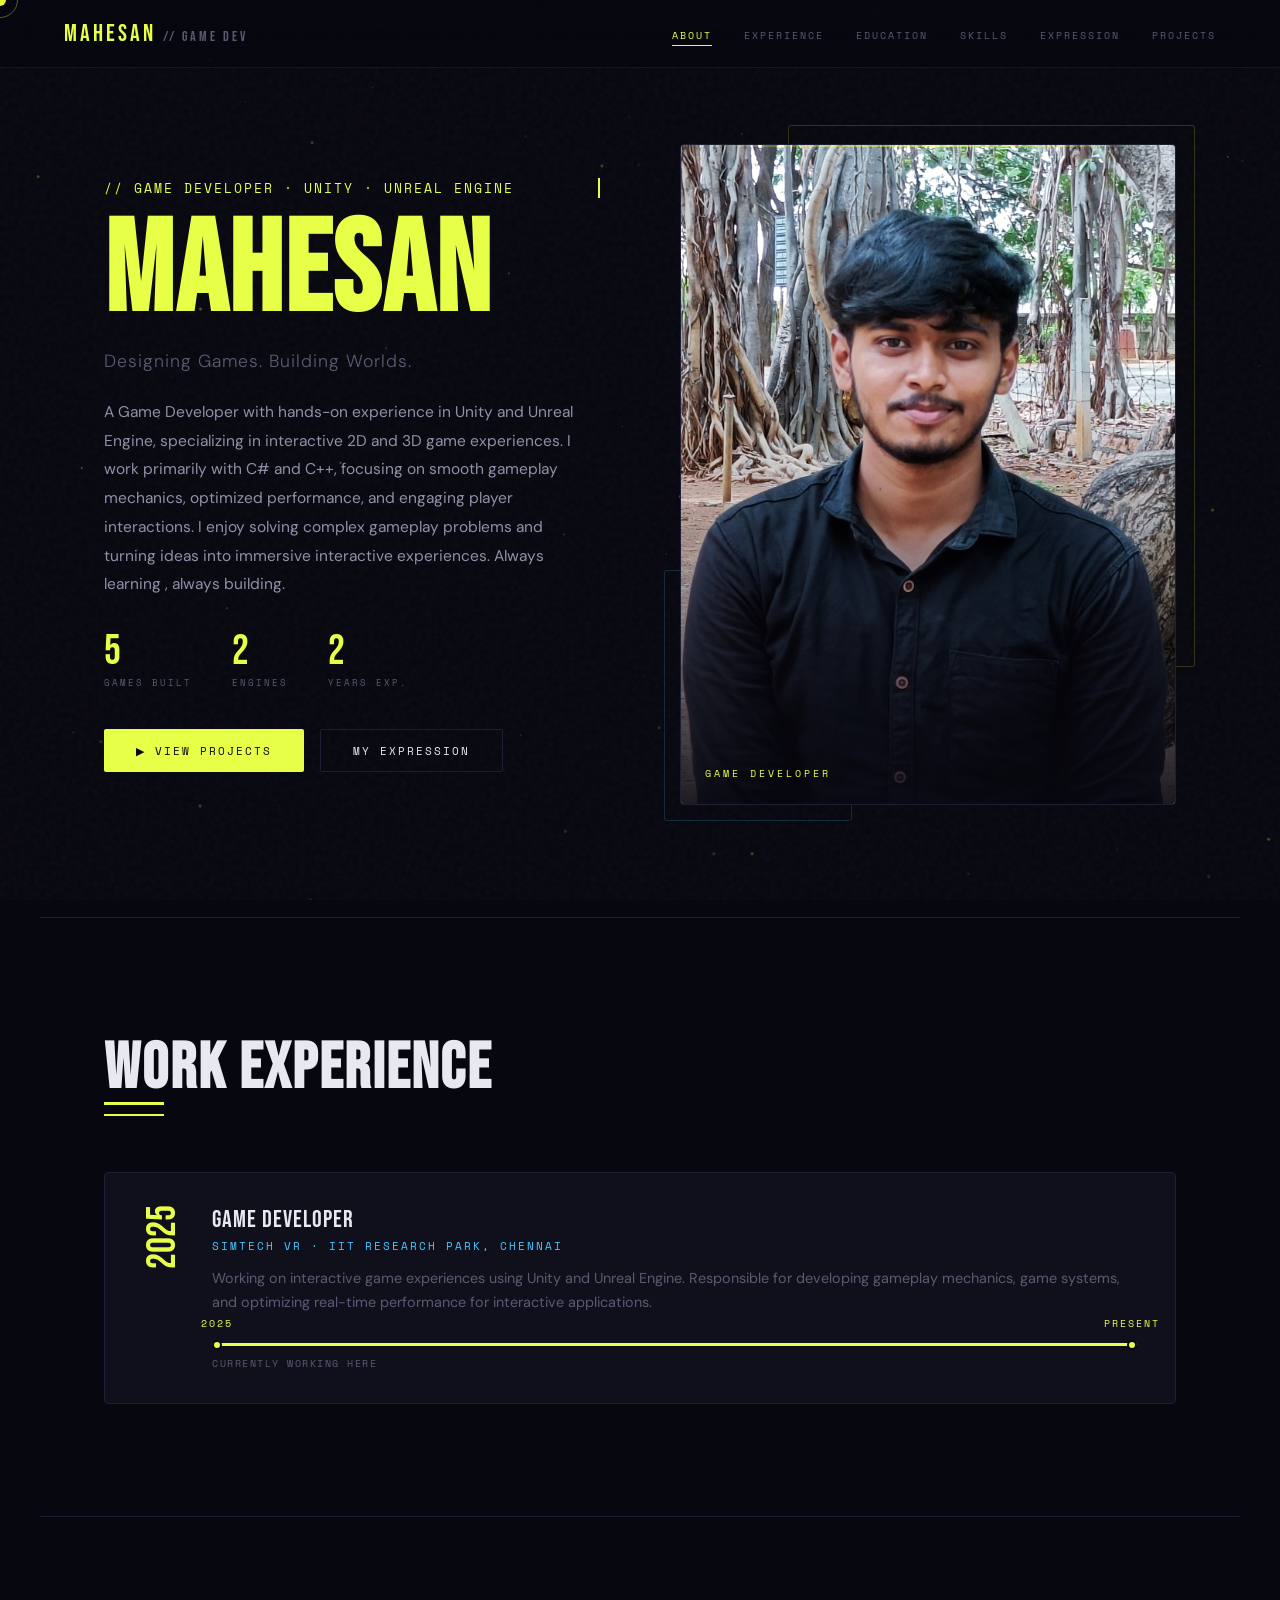
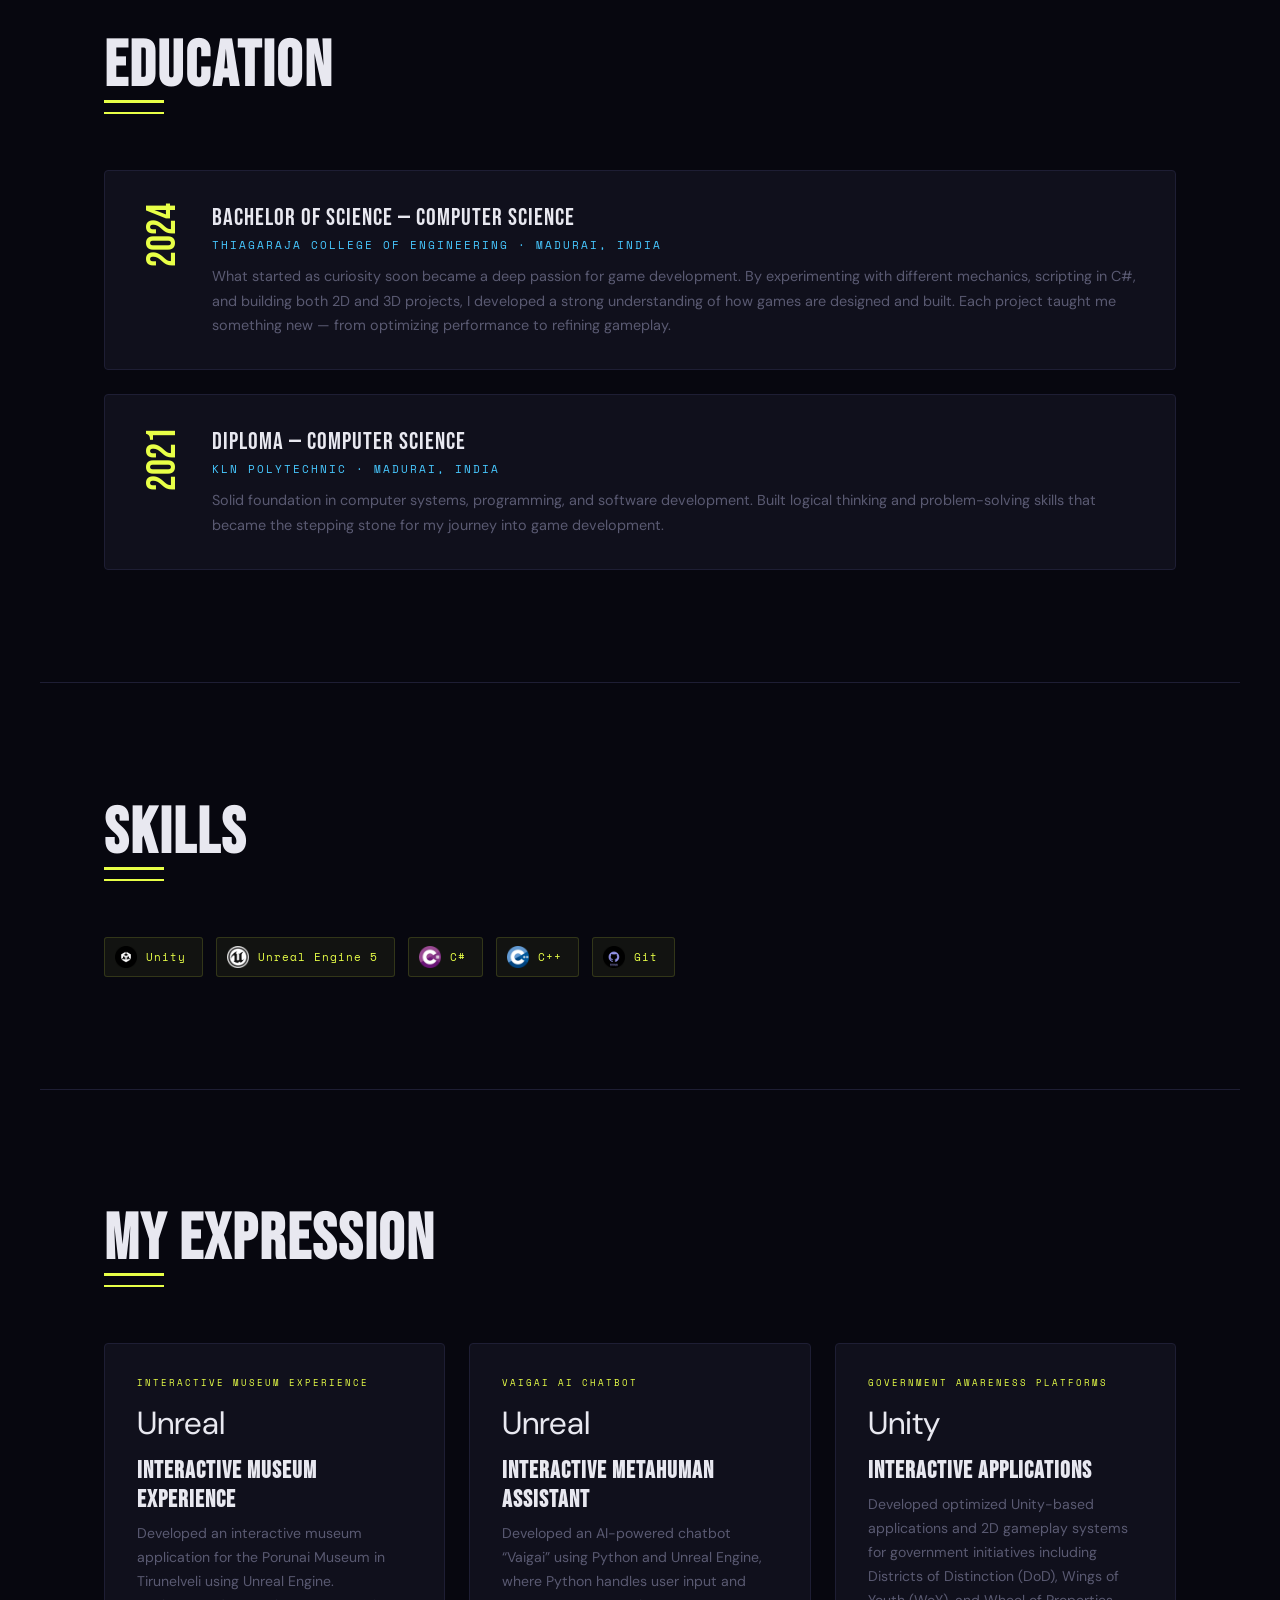
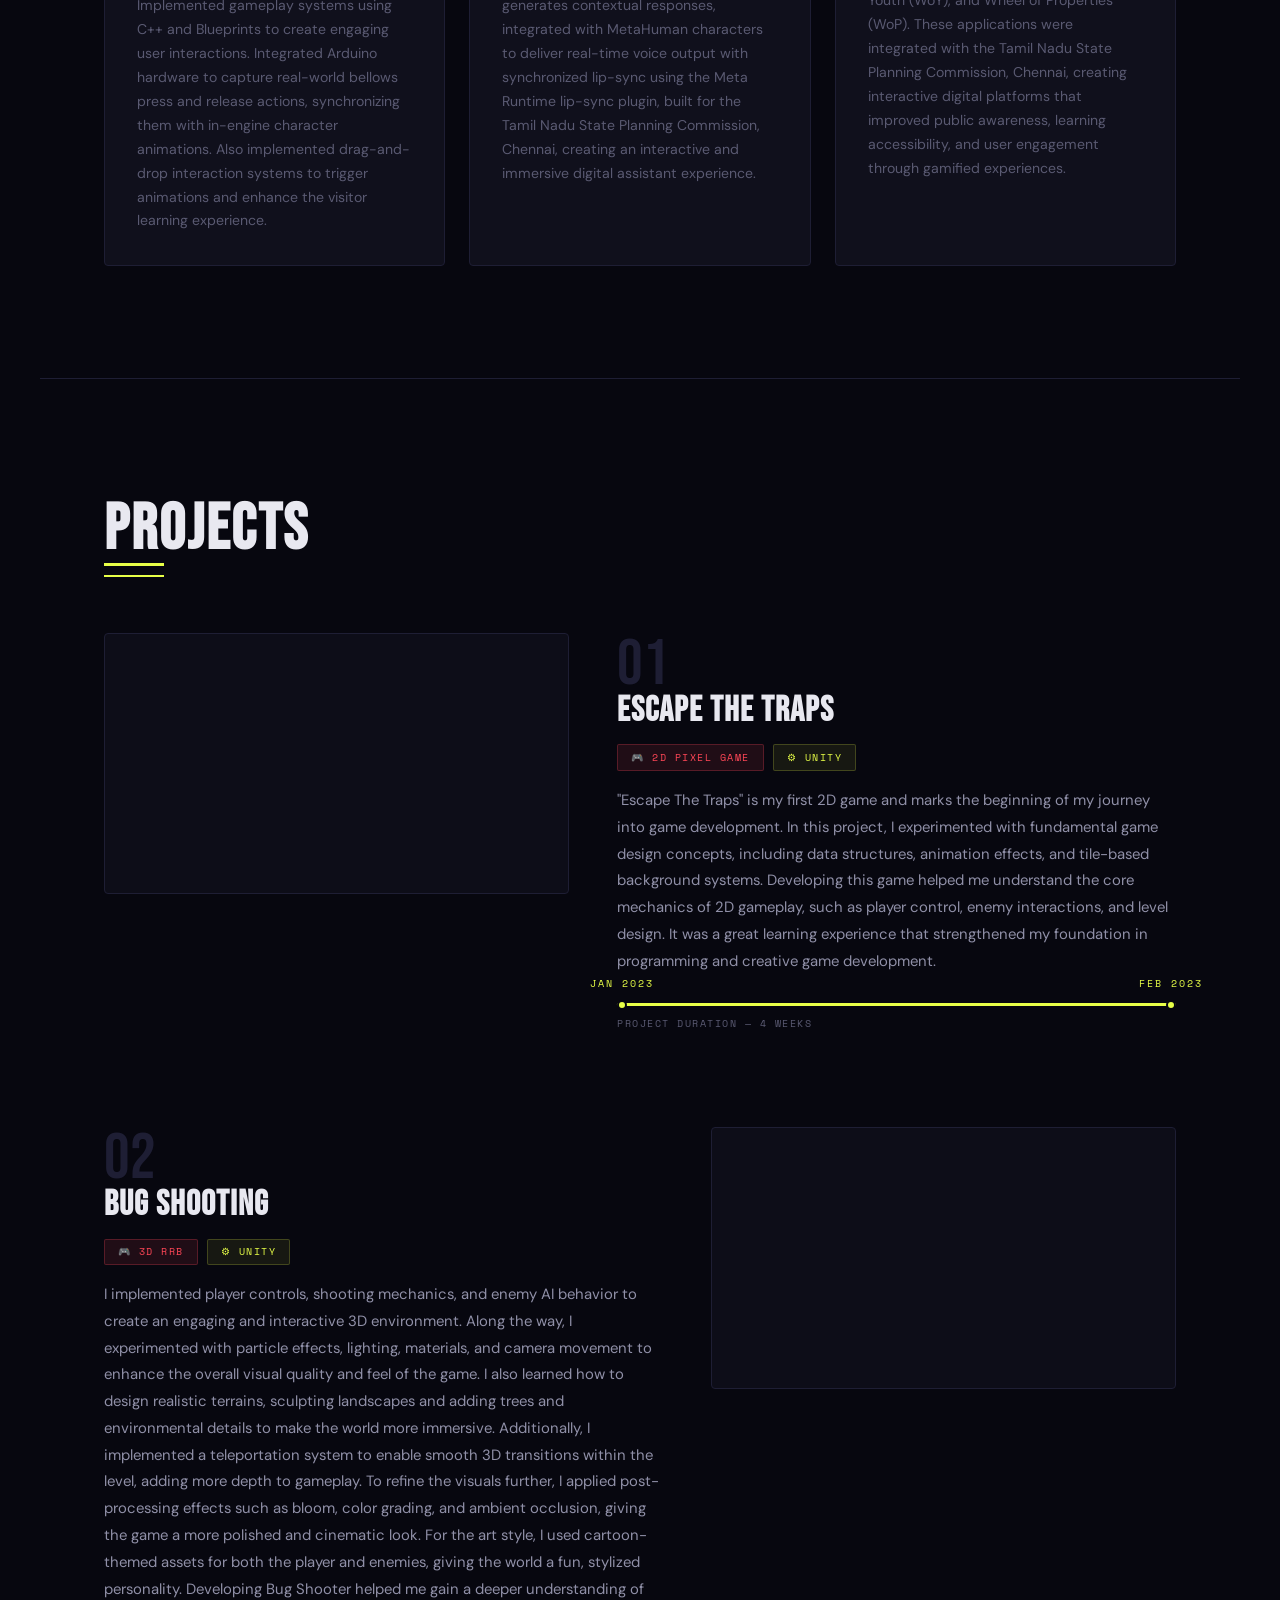
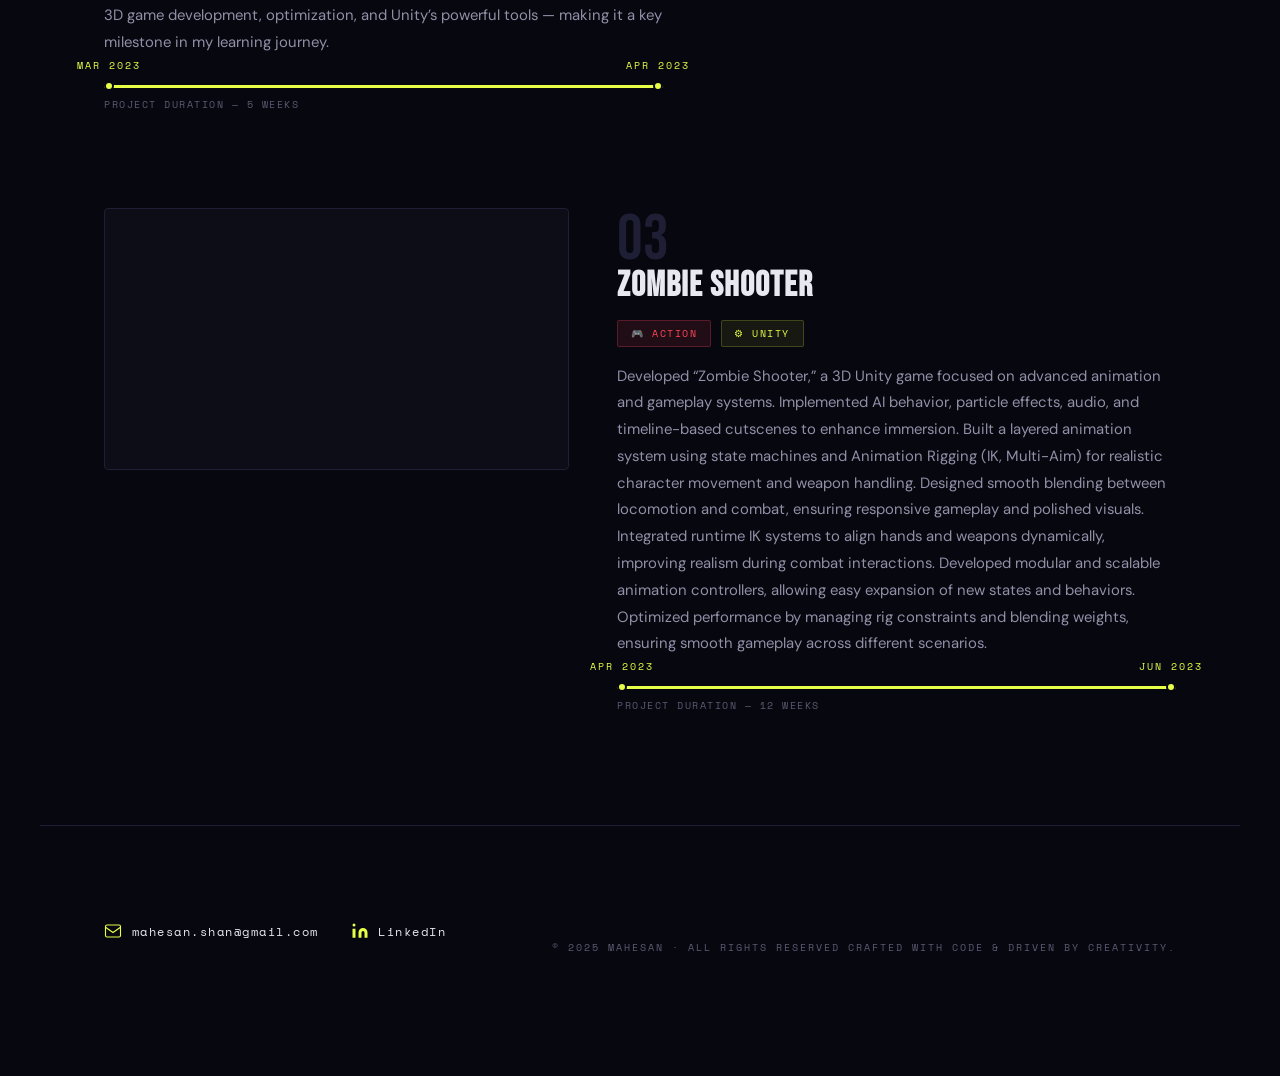
==== commit 30ec50a9: "project chage order" ====
--- a/portfolio.html
+++ b/portfolio.html
@@ -296,63 +296,14 @@
             </div>
           </div>
 
-          <!-- PROJECT 2 -->
-          <div class="project-item reveal">
-            <div class="project-video-wrap">
-              <video autoplay loop muted playsinline>
-                <source
-                  src="gameViedClips/ZombieShotter.mp4"
-                  type="video/mp4"
-                />
-              </video>
-            </div>
-            <div class="project-info">
-              <div class="project-num">02</div>
-              <h3 class="project-name">Zombie Shooter</h3>
-              <div class="project-meta">
-                <span class="meta-chip chip-genre">🎮 Action</span>
-                <span class="meta-chip chip-engine">⚙ Unity</span>
-              </div>
-              <p class="project-desc">
-                Developed “Zombie Shooter,” a 3D Unity game focused on advanced
-                animation and gameplay systems. Implemented AI behavior,
-                particle effects, audio, and timeline-based cutscenes to enhance
-                immersion. Built a layered animation system using state machines
-                and Animation Rigging (IK, Multi-Aim) for realistic character
-                movement and weapon handling. Designed smooth blending between
-                locomotion and combat, ensuring responsive gameplay and polished
-                visuals. Integrated runtime IK systems to align hands and
-                weapons dynamically, improving realism during combat
-                interactions. Developed modular and scalable animation
-                controllers, allowing easy expansion of new states and
-                behaviors. Optimized performance by managing rig constraints and
-                blending weights, ensuring smooth gameplay across different
-                scenarios.
-              </p>
-              <div class="timeline-bar">
-                <div class="timeline-bar-track">
-                  <div class="timeline-bar-fill"></div>
-                  <div class="timeline-bar-dot left">
-                    <span class="timeline-bar-label">Apr 2023</span>
-                  </div>
-                  <div class="timeline-bar-dot right">
-                    <span class="timeline-bar-label">Jun 2023</span>
-                  </div>
-                </div>
-                <div class="timeline-bar-text">Project Duration — 12 Weeks</div>
-              </div>
-            </div>
-          </div>
-
-          <!-- PROJECT 3 -->
-          <div class="project-item reveal">
+                    <div class="project-item reveal">
             <div class="project-video-wrap">
               <video autoplay loop muted playsinline>
                 <source src="gameViedClips/BugShotter.mp4" type="video/mp4" />
               </video>
             </div>
             <div class="project-info">
-              <div class="project-num">03</div>
+              <div class="project-num">02</div>
               <h3 class="project-name">Bug shooting</h3>
               <div class="project-meta">
                 <span class="meta-chip chip-genre">🎮 3D RRB</span>
@@ -392,6 +343,57 @@
               </div>
             </div>
           </div>
+
+          <!-- PROJECT 3 -->
+          <div class="project-item reveal">
+            <div class="project-video-wrap">
+              <video autoplay loop muted playsinline>
+                <source
+                  src="gameViedClips/ZombieShotter.mp4"
+                  type="video/mp4"
+                />
+              </video>
+            </div>
+            <div class="project-info">
+              <div class="project-num">03</div>
+              <h3 class="project-name">Zombie Shooter</h3>
+              <div class="project-meta">
+                <span class="meta-chip chip-genre">🎮 Action</span>
+                <span class="meta-chip chip-engine">⚙ Unity</span>
+              </div>
+              <p class="project-desc">
+                Developed “Zombie Shooter,” a 3D Unity game focused on advanced
+                animation and gameplay systems. Implemented AI behavior,
+                particle effects, audio, and timeline-based cutscenes to enhance
+                immersion. Built a layered animation system using state machines
+                and Animation Rigging (IK, Multi-Aim) for realistic character
+                movement and weapon handling. Designed smooth blending between
+                locomotion and combat, ensuring responsive gameplay and polished
+                visuals. Integrated runtime IK systems to align hands and
+                weapons dynamically, improving realism during combat
+                interactions. Developed modular and scalable animation
+                controllers, allowing easy expansion of new states and
+                behaviors. Optimized performance by managing rig constraints and
+                blending weights, ensuring smooth gameplay across different
+                scenarios.
+              </p>
+              <div class="timeline-bar">
+                <div class="timeline-bar-track">
+                  <div class="timeline-bar-fill"></div>
+                  <div class="timeline-bar-dot left">
+                    <span class="timeline-bar-label">Apr 2023</span>
+                  </div>
+                  <div class="timeline-bar-dot right">
+                    <span class="timeline-bar-label">Jun 2023</span>
+                  </div>
+                </div>
+                <div class="timeline-bar-text">Project Duration — 12 Weeks</div>
+              </div>
+            </div>
+          </div>
+
+          <!-- PROJECT 3 -->
+
         </div>
       </section>
 
